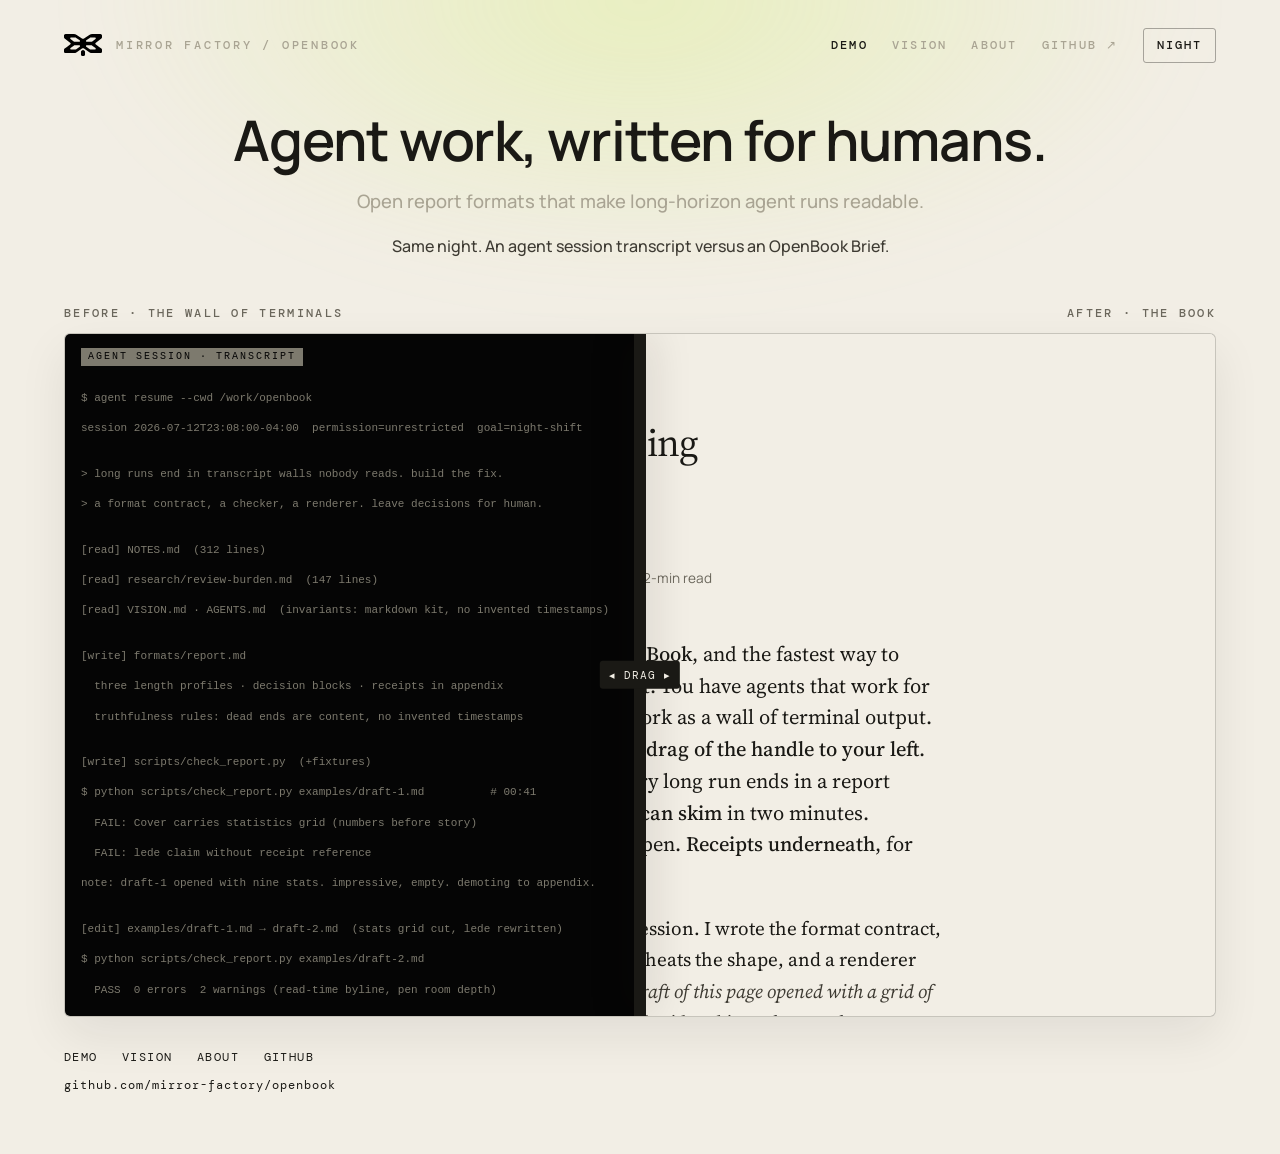
==== docs/index.html @ 48889a9f "Add Vision and About pages to the GitHub Pages site. Co-authored-by: Cursor <cursoragent@cursor.com>" ====
<!DOCTYPE html>
<html lang="en" data-theme="light">
<head>
  <meta charset="utf-8">
  <meta name="viewport" content="width=device-width, initial-scale=1">
  <title>OpenBook · before / after</title>
  <meta name="description" content="Same night. An agent session transcript versus an OpenBook Brief.">
  <meta property="og:title" content="OpenBook">
  <meta property="og:description" content="Agent work, written for humans.">
  <meta property="og:type" content="website">
  <meta property="og:url" content="https://mirror-factory.github.io/openbook/">
  <meta property="og:image" content="https://mirror-factory.github.io/openbook/assets/og-card.png">
  <meta property="og:image:width" content="1200">
  <meta property="og:image:height" content="630">
  <meta name="twitter:card" content="summary_large_image">
  <meta name="twitter:title" content="OpenBook">
  <meta name="twitter:description" content="Agent work, written for humans.">
  <meta name="twitter:image" content="https://mirror-factory.github.io/openbook/assets/og-card.png">
  <link rel="preconnect" href="https://fonts.googleapis.com">
  <link rel="preconnect" href="https://fonts.gstatic.com" crossorigin>
  <link rel="stylesheet" href="https://fonts.googleapis.com/css2?family=DM+Mono:wght@400;500&family=Manrope:wght@500;600;700&family=Source+Serif+4:ital,opsz,wght@0,8..60,400;0,8..60,600;1,8..60,400&display=swap">
  <link rel="stylesheet" href="demo.css">
</head>
<body>
  <header class="top">
    <div class="chrome">
      <a class="brand-row" href="index.html">
        <img class="logo-day" src="assets/logo/mf-icon-true_black.svg" alt="">
        <img class="logo-night" src="assets/logo/mf-icon-true_white.svg" alt="" hidden>
        <span class="brand-mark">Mirror Factory / OpenBook</span>
      </a>
      <div class="chrome-actions">
        <a class="nav-link" href="index.html" aria-current="page">Demo</a>
        <a class="nav-link" href="vision.html">Vision</a>
        <a class="nav-link" href="about.html">About</a>
        <a class="nav-link" href="https://github.com/mirror-factory/openbook">GitHub ↗</a>
        <button type="button" class="theme-toggle" id="theme-toggle" aria-pressed="false">Night</button>
      </div>
    </div>
    <div class="hero">
      <h1 class="logo">Agent work, written for humans.</h1>
      <p class="tag">Open report formats that make long-horizon agent runs readable.</p>
      <p class="lede">Same night. An agent session transcript versus an OpenBook Brief.</p>
    </div>
  </header>

  <section class="stage" aria-label="Before and after comparison">
    <div class="labels">
      <span>Before · the wall of terminals</span>
      <span>After · the book</span>
    </div>
    <div class="compare" id="compare">
      <iframe class="pane pane-before" id="pane-before" title="Status dump before" src="assets/generated/before.html"></iframe>
      <iframe class="pane pane-after" id="pane-after" title="OpenBook Brief after" src="assets/generated/after-brief.html"></iframe>
      <div class="handle" id="handle" role="slider" tabindex="0"
           aria-valuemin="0" aria-valuemax="100" aria-valuenow="50"
           aria-label="Reveal OpenBook Brief over the status dump">
        <span class="grip" aria-hidden="true">◂ Drag ▸</span>
      </div>
    </div>
    <label class="range-wrap visually-hidden">
      <span>Comparison slider</span>
      <input type="range" id="slider" min="0" max="100" value="50" aria-hidden="true" tabindex="-1">
    </label>
  </section>

  <footer class="foot">
    <nav class="foot-nav" aria-label="Site">
      <a href="index.html" aria-current="page">Demo</a>
      <a href="vision.html">Vision</a>
      <a href="about.html">About</a>
      <a href="https://github.com/mirror-factory/openbook">GitHub</a>
    </nav>
    <p><a href="https://github.com/mirror-factory/openbook">github.com/mirror-factory/openbook</a></p>
  </footer>

  <script src="demo.js"></script>
</body>
</html>
---- docs/demo.css ----
/* OpenBook demo chrome. Tokens extracted from OpenBook Surfaces 2G / Shift. */

:root {
  --paper: #F2EEE5;
  --dune: #E7E4D8;
  --ink: #1A1915;
  --muted: #6B675C;
  --body-muted: #3E3B33;
  --soft: #A9A493;
  --night: #0A0A09;
  --night-ink: #E7E4D8;
  --night-muted: #7D7A6E;
  --night-soft: #A9A493;
  --night-dim: #55534A;
  --signal: #F54C26;
  --pulse: #CEF25A;
  --field: #818C64;
  --dump: #050505;
  --max: 1200px;
  --font-display: "Manrope", system-ui, sans-serif;
  --font-mono: "DM Mono", ui-monospace, monospace;
  --font-serif: "Source Serif 4", Georgia, serif;
}

* { box-sizing: border-box; }

html, body {
  margin: 0;
  padding: 0;
}

body {
  font-family: var(--font-display);
  color: var(--ink);
  background: var(--paper);
  min-height: 100vh;
  position: relative;
  text-rendering: optimizeLegibility;
  -webkit-font-smoothing: antialiased;
}

body::before {
  content: "";
  position: fixed;
  top: -300px;
  left: 50%;
  transform: translateX(-50%);
  width: 1200px;
  height: 600px;
  background: radial-gradient(
    ellipse at center,
    rgba(206, 242, 90, 0.28) 0%,
    rgba(206, 242, 90, 0) 65%
  );
  filter: blur(40px);
  pointer-events: none;
  z-index: 0;
}

body > * {
  position: relative;
  z-index: 1;
}

html[data-theme="night"] body {
  color: var(--night-ink);
  background: var(--night);
}

html[data-theme="night"] body::before {
  background: radial-gradient(
    ellipse at center,
    rgba(129, 140, 100, 0.25) 0%,
    rgba(129, 140, 100, 0) 65%
  );
}

.top {
  max-width: var(--max);
  margin: 0 auto;
  padding: 1.75rem 1.5rem 0.5rem;
}

.chrome {
  display: flex;
  justify-content: space-between;
  align-items: center;
  gap: 1.25rem;
  flex-wrap: wrap;
}

.brand-row {
  display: flex;
  align-items: center;
  gap: 0.9rem;
  text-decoration: none;
  color: inherit;
}

.brand-row img {
  height: 22px;
  width: auto;
  display: block;
}

.brand-row img[hidden] {
  display: none;
}

.brand-mark {
  font-family: var(--font-mono);
  font-size: 0.78rem;
  font-weight: 500;
  letter-spacing: 0.22em;
  color: var(--soft);
  text-transform: uppercase;
}

html[data-theme="night"] .brand-mark {
  color: var(--night-soft);
}

.chrome-actions {
  display: flex;
  align-items: center;
  gap: 1.5rem;
  font-family: var(--font-mono);
  font-size: 0.78rem;
  font-weight: 500;
  letter-spacing: 0.18em;
  text-transform: uppercase;
  color: var(--soft);
}

html[data-theme="night"] .chrome-actions {
  color: var(--night-soft);
}

.chrome-actions a {
  color: inherit;
  text-decoration: none;
}

.chrome-actions a:hover,
.chrome-actions a[aria-current="page"] {
  color: var(--ink);
}

html[data-theme="night"] .chrome-actions a:hover,
html[data-theme="night"] .chrome-actions a[aria-current="page"] {
  color: var(--night-ink);
}

.theme-toggle {
  font-family: var(--font-mono);
  font-size: 0.72rem;
  font-weight: 500;
  letter-spacing: 0.16em;
  text-transform: uppercase;
  color: var(--ink);
  background: transparent;
  border: 1px solid rgba(26, 25, 21, 0.35);
  border-radius: 3px;
  padding: 0.55rem 0.85rem;
  cursor: pointer;
}

.theme-toggle:hover {
  background: var(--dune);
}

html[data-theme="night"] .theme-toggle {
  color: var(--night-ink);
  border-color: rgba(231, 228, 216, 0.4);
}

html[data-theme="night"] .theme-toggle:hover {
  background: rgba(231, 228, 216, 0.08);
}

.hero {
  text-align: center;
  padding: 3rem 0 2.25rem;
  display: flex;
  flex-direction: column;
  align-items: center;
  gap: 1.15rem;
}

.logo {
  font-family: var(--font-display);
  font-size: clamp(1.85rem, 4.5vw, 3.5rem);
  font-weight: 600;
  letter-spacing: -0.02em;
  line-height: 1.05;
  color: var(--ink);
  margin: 0;
  white-space: nowrap;
  max-width: none;
}

html[data-theme="night"] .logo {
  color: #F2EEE5;
}

.tag {
  margin: 0;
  max-width: 42rem;
  font-family: var(--font-display);
  font-weight: 500;
  font-size: 1.15rem;
  line-height: 1.5;
  color: var(--soft);
}

html[data-theme="night"] .tag {
  color: var(--night-soft);
}

.lede {
  margin: 0;
  max-width: 36rem;
  font-family: var(--font-display);
  font-weight: 500;
  font-size: 1rem;
  line-height: 1.5;
  color: var(--body-muted);
}

html[data-theme="night"] .lede {
  color: var(--night-soft);
}

.stage {
  max-width: var(--max);
  margin: 0.25rem auto 2rem;
  padding: 0 1.5rem;
}

.labels {
  display: flex;
  justify-content: space-between;
  align-items: center;
  gap: 1rem;
  font-family: var(--font-mono);
  font-size: 0.72rem;
  font-weight: 500;
  letter-spacing: 0.2em;
  text-transform: uppercase;
  color: var(--muted);
  margin-bottom: 0.75rem;
}

html[data-theme="night"] .labels {
  color: var(--night-dim);
}

.compare {
  position: relative;
  height: min(76vh, 860px);
  border: 1px solid rgba(26, 25, 21, 0.2);
  border-radius: 6px;
  overflow: hidden;
  background: var(--paper);
  box-shadow: 0 18px 48px rgba(26, 25, 21, 0.08);
}

html[data-theme="night"] .compare {
  border-color: rgba(231, 228, 216, 0.2);
  background: var(--dump);
  box-shadow: 0 18px 48px rgba(0, 0, 0, 0.35);
}

.pane {
  position: absolute;
  inset: 0;
  width: 100%;
  height: 100%;
  border: 0;
  background: var(--paper);
}

html[data-theme="night"] .pane-before {
  background: var(--dump);
}

.pane-before { z-index: 1; }

.pane-after {
  z-index: 2;
  clip-path: inset(0 0 0 var(--pos, 50%));
}

.handle {
  position: absolute;
  top: 0;
  bottom: 0;
  left: var(--pos, 50%);
  width: 48px;
  margin-left: -24px;
  z-index: 4;
  cursor: ew-resize;
  touch-action: none;
  user-select: none;
  background: transparent;
}

.handle::before {
  content: "";
  position: absolute;
  top: 0;
  bottom: 0;
  left: 50%;
  width: 12px;
  margin-left: -6px;
  background: var(--ink);
  box-shadow: 0 0 40px rgba(26, 25, 21, 0.25);
  pointer-events: none;
}

html[data-theme="night"] .handle::before {
  background: var(--dune);
  box-shadow: 0 0 40px rgba(231, 228, 216, 0.3);
}

.grip {
  position: absolute;
  top: 50%;
  left: 50%;
  transform: translate(-50%, -50%);
  min-width: 4.5rem;
  height: auto;
  padding: 0.45rem 0.55rem;
  border-radius: 3px;
  border: 0;
  background: var(--ink);
  color: var(--paper);
  font-family: var(--font-mono);
  font-size: 0.68rem;
  letter-spacing: 0.1em;
  text-transform: uppercase;
  white-space: nowrap;
  box-shadow: none;
  pointer-events: none;
}

html[data-theme="night"] .grip {
  background: var(--dune);
  color: var(--night);
}

.compare.is-dragging {
  cursor: ew-resize;
  user-select: none;
}

.compare.is-dragging .pane {
  pointer-events: none;
}

.grip::before,
.grip::after {
  content: none;
}

.range-wrap {
  display: block;
  margin: 0;
}

.visually-hidden {
  position: absolute;
  width: 1px;
  height: 1px;
  padding: 0;
  margin: -1px;
  overflow: hidden;
  clip: rect(0, 0, 0, 0);
  border: 0;
}

.foot {
  max-width: var(--max);
  margin: 0 auto;
  padding: 0 1.5rem 3rem;
  font-family: var(--font-mono);
  font-size: 0.78rem;
  letter-spacing: 0.08em;
  color: var(--muted);
}

html[data-theme="night"] .foot {
  color: var(--night-muted);
}

.foot a {
  color: var(--ink);
  text-decoration: none;
}

html[data-theme="night"] .foot a {
  color: var(--night-ink);
}

.foot a:hover {
  color: var(--signal);
}

.foot-nav {
  display: flex;
  flex-wrap: wrap;
  gap: 1rem 1.5rem;
  margin: 0 0 0.75rem;
}

.foot-nav a {
  letter-spacing: 0.12em;
  text-transform: uppercase;
}

/* Reading pages (Vision, About) */
.page {
  max-width: var(--max);
  margin: 0 auto;
  padding: 0.5rem 1.5rem 3rem;
}

.prose {
  max-width: 36rem;
  margin: 0 auto;
  font-family: var(--font-serif);
  font-size: 1.15rem;
  line-height: 1.7;
  color: var(--ink);
}

html[data-theme="night"] .prose {
  color: var(--night-ink);
}

.prose h1 {
  font-family: var(--font-display);
  font-size: clamp(1.85rem, 4vw, 2.75rem);
  font-weight: 600;
  letter-spacing: -0.02em;
  line-height: 1.15;
  margin: 0 0 0.75rem;
}

.prose .tagline {
  font-family: var(--font-display);
  font-size: 1.15rem;
  font-weight: 500;
  color: var(--soft);
  margin: 0 0 2.5rem;
}

html[data-theme="night"] .prose .tagline {
  color: var(--night-soft);
}

.prose p {
  margin: 0 0 1.15rem;
}

.prose .stanza {
  margin: 0 0 2rem;
}

.prose .stanza p {
  margin: 0 0 0.35rem;
}

.prose strong {
  font-weight: 600;
}

.prose code {
  font-family: var(--font-mono);
  font-size: 0.88em;
  letter-spacing: 0.02em;
}

.prose .closing {
  font-family: var(--font-display);
  font-size: 1.25rem;
  font-weight: 600;
  margin-top: 2.5rem;
}

.prose .note {
  font-family: var(--font-mono);
  font-size: 0.78rem;
  letter-spacing: 0.04em;
  line-height: 1.55;
  color: var(--muted);
  margin-top: 3rem;
  padding-top: 1.5rem;
  border-top: 1px solid rgba(26, 25, 21, 0.15);
}

html[data-theme="night"] .prose .note {
  color: var(--night-muted);
  border-top-color: rgba(231, 228, 216, 0.2);
}

.prose .note a {
  color: inherit;
  text-decoration: underline;
  text-decoration-color: rgba(26, 25, 21, 0.35);
  text-underline-offset: 0.14em;
}

html[data-theme="night"] .prose .note a {
  text-decoration-color: rgba(231, 228, 216, 0.35);
}

.prose .cta-row {
  display: flex;
  flex-wrap: wrap;
  gap: 0.75rem 1.25rem;
  margin: 2rem 0 0;
  font-family: var(--font-mono);
  font-size: 0.78rem;
  letter-spacing: 0.12em;
  text-transform: uppercase;
}

.prose .cta-row a {
  color: var(--ink);
  text-decoration: none;
  border-bottom: 1px solid rgba(26, 25, 21, 0.35);
  padding-bottom: 0.15rem;
}

html[data-theme="night"] .prose .cta-row a {
  color: var(--night-ink);
  border-bottom-color: rgba(231, 228, 216, 0.4);
}

.prose .cta-row a:hover {
  color: var(--signal);
  border-bottom-color: var(--signal);
}

@media (max-width: 640px) {
  .compare { height: 70vh; }
  .top { padding-top: 1.25rem; }
  .hero { padding-top: 2rem; }
  .chrome {
    align-items: flex-start;
  }
  .chrome-actions {
    flex-wrap: wrap;
    gap: 0.75rem 1rem;
    justify-content: flex-end;
  }
  .logo { white-space: normal; }
  .prose { font-size: 1.05rem; }
}
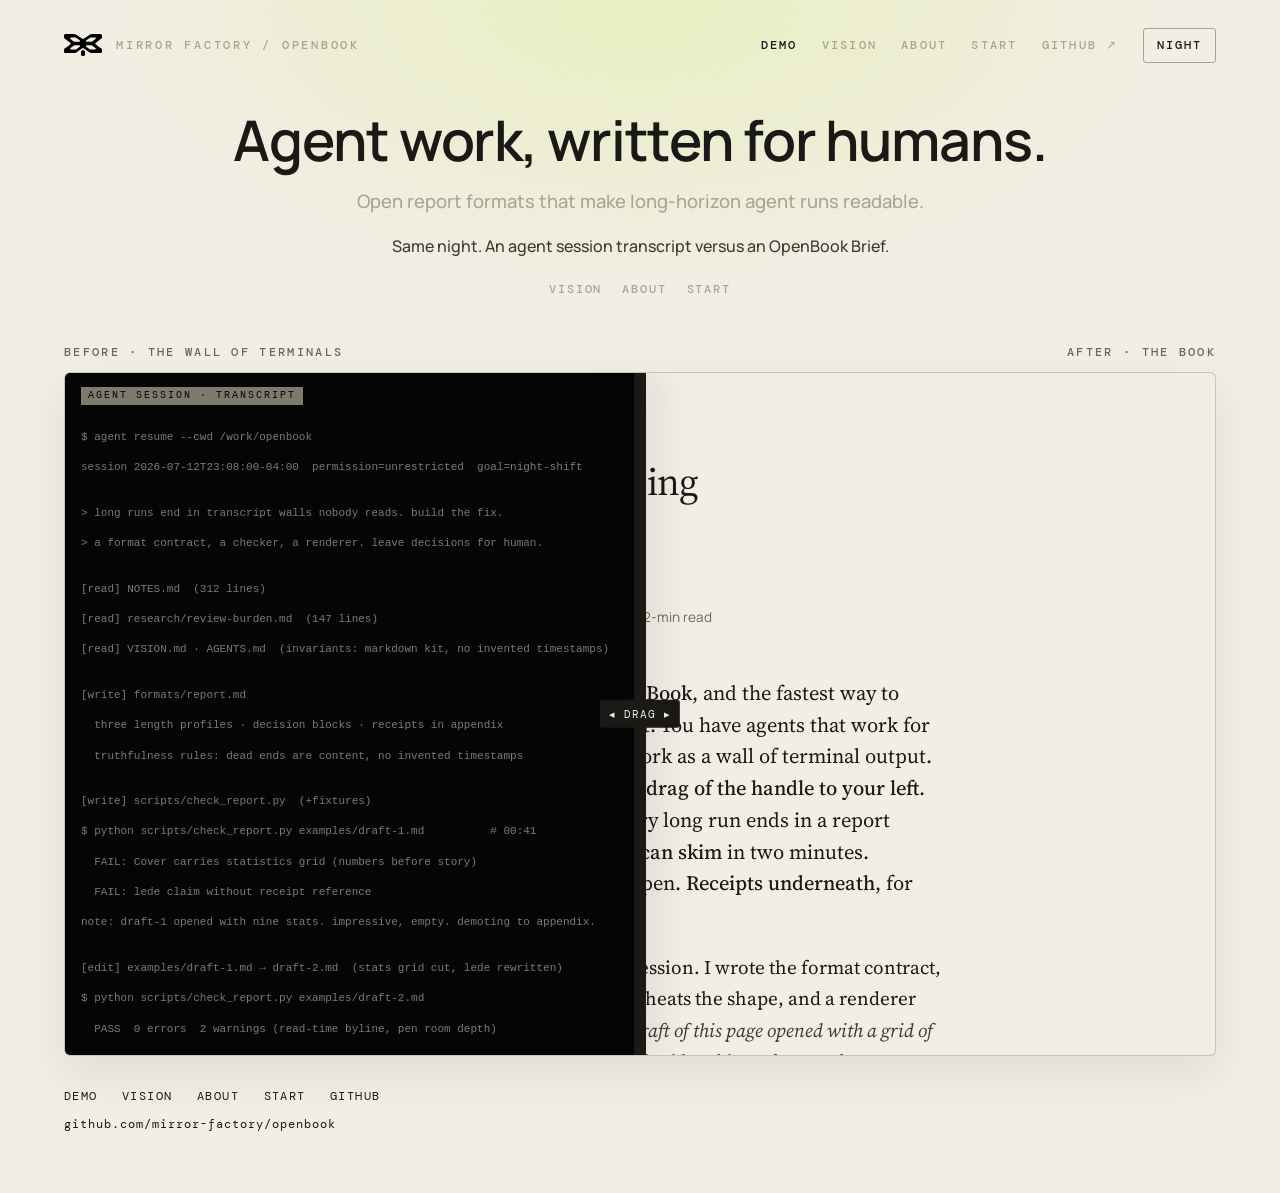
==== commit 323363a4: "Add Start page and share polish for the GitHub Pages site. Co-authored-by: Cursor <cursoragent@curso" ====
--- a/docs/index.html
+++ b/docs/index.html
@@ -19,7 +19,7 @@
   <link rel="preconnect" href="https://fonts.googleapis.com">
   <link rel="preconnect" href="https://fonts.gstatic.com" crossorigin>
   <link rel="stylesheet" href="https://fonts.googleapis.com/css2?family=DM+Mono:wght@400;500&family=Manrope:wght@500;600;700&family=Source+Serif+4:ital,opsz,wght@0,8..60,400;0,8..60,600;1,8..60,400&display=swap">
-  <link rel="stylesheet" href="demo.css">
+  <link rel="stylesheet" href="demo.css?v=reading-2">
 </head>
 <body>
   <header class="top">
@@ -33,6 +33,7 @@
         <a class="nav-link" href="index.html" aria-current="page">Demo</a>
         <a class="nav-link" href="vision.html">Vision</a>
         <a class="nav-link" href="about.html">About</a>
+        <a class="nav-link" href="start.html">Start</a>
         <a class="nav-link" href="https://github.com/mirror-factory/openbook">GitHub ↗</a>
         <button type="button" class="theme-toggle" id="theme-toggle" aria-pressed="false">Night</button>
       </div>
@@ -41,6 +42,11 @@
       <h1 class="logo">Agent work, written for humans.</h1>
       <p class="tag">Open report formats that make long-horizon agent runs readable.</p>
       <p class="lede">Same night. An agent session transcript versus an OpenBook Brief.</p>
+      <nav class="hero-links" aria-label="More on this site">
+        <a href="vision.html">Vision</a>
+        <a href="about.html">About</a>
+        <a href="start.html">Start</a>
+      </nav>
     </div>
   </header>
 
@@ -69,6 +75,7 @@
       <a href="index.html" aria-current="page">Demo</a>
       <a href="vision.html">Vision</a>
       <a href="about.html">About</a>
+      <a href="start.html">Start</a>
       <a href="https://github.com/mirror-factory/openbook">GitHub</a>
     </nav>
     <p><a href="https://github.com/mirror-factory/openbook">github.com/mirror-factory/openbook</a></p>
--- a/docs/demo.css
+++ b/docs/demo.css
@@ -418,18 +418,60 @@
   text-transform: uppercase;
 }
 
-/* Reading pages (Vision, About) */
-.page {
-  max-width: var(--max);
-  margin: 0 auto;
-  padding: 0.5rem 1.5rem 3rem;
+/* Reading pages (Vision, About): one shared column for chrome, copy, footer */
+body.reading .top,
+body.reading .page,
+body.reading .foot {
+  max-width: 38rem;
+  margin-left: auto;
+  margin-right: auto;
+  padding-left: 1.75rem;
+  padding-right: 1.75rem;
+}
+
+body.reading .top {
+  padding-top: 2rem;
+  padding-bottom: 0;
+}
+
+body.reading .chrome {
+  gap: 1rem;
+  padding-bottom: 1.5rem;
+  border-bottom: 1px solid rgba(26, 25, 21, 0.12);
+}
+
+html[data-theme="night"] body.reading .chrome {
+  border-bottom-color: rgba(231, 228, 216, 0.15);
+}
+
+body.reading .chrome-actions {
+  gap: 1rem;
+}
+
+body.reading .page {
+  padding-top: 3rem;
+  padding-bottom: 4rem;
+}
+
+body.reading .foot {
+  padding-top: 2rem;
+  padding-bottom: 3rem;
+  border-top: 1px solid rgba(26, 25, 21, 0.12);
+}
+
+html[data-theme="night"] body.reading .foot {
+  border-top-color: rgba(231, 228, 216, 0.15);
+}
+
+body.reading .foot-nav {
+  margin-bottom: 1rem;
 }
 
 .prose {
-  max-width: 36rem;
-  margin: 0 auto;
+  max-width: none;
+  margin: 0;
   font-family: var(--font-serif);
-  font-size: 1.15rem;
+  font-size: 1.125rem;
   line-height: 1.7;
   color: var(--ink);
 }
@@ -440,19 +482,20 @@
 
 .prose h1 {
   font-family: var(--font-display);
-  font-size: clamp(1.85rem, 4vw, 2.75rem);
+  font-size: clamp(2rem, 5vw, 2.75rem);
   font-weight: 600;
   letter-spacing: -0.02em;
   line-height: 1.15;
-  margin: 0 0 0.75rem;
+  margin: 0 0 0.5rem;
 }
 
 .prose .tagline {
   font-family: var(--font-display);
-  font-size: 1.15rem;
+  font-size: 1.1rem;
   font-weight: 500;
+  line-height: 1.45;
   color: var(--soft);
-  margin: 0 0 2.5rem;
+  margin: 0 0 2.75rem;
 }
 
 html[data-theme="night"] .prose .tagline {
@@ -460,15 +503,24 @@
 }
 
 .prose p {
-  margin: 0 0 1.15rem;
+  margin: 0 0 1.35rem;
 }
 
 .prose .stanza {
-  margin: 0 0 2rem;
+  margin: 0 0 2.5rem;
 }
 
 .prose .stanza p {
-  margin: 0 0 0.35rem;
+  margin: 0 0 0.4rem;
+}
+
+.prose .indent-ital {
+  padding-left: 1.5rem;
+  font-style: italic;
+}
+
+.prose .stanza p:last-child {
+  margin-bottom: 0;
 }
 
 .prose strong {
@@ -483,25 +535,26 @@
 
 .prose .closing {
   font-family: var(--font-display);
-  font-size: 1.25rem;
+  font-size: 1.35rem;
   font-weight: 600;
-  margin-top: 2.5rem;
+  line-height: 1.3;
+  margin: 0.85rem 0 0;
 }
 
 .prose .note {
   font-family: var(--font-mono);
   font-size: 0.78rem;
   letter-spacing: 0.04em;
-  line-height: 1.55;
+  line-height: 1.6;
   color: var(--muted);
-  margin-top: 3rem;
-  padding-top: 1.5rem;
-  border-top: 1px solid rgba(26, 25, 21, 0.15);
+  margin: 3.5rem 0 0;
+  padding-top: 1.75rem;
+  border-top: 1px solid rgba(26, 25, 21, 0.12);
 }
 
 html[data-theme="night"] .prose .note {
   color: var(--night-muted);
-  border-top-color: rgba(231, 228, 216, 0.2);
+  border-top-color: rgba(231, 228, 216, 0.15);
 }
 
 .prose .note a {
@@ -517,9 +570,10 @@
 
 .prose .cta-row {
   display: flex;
-  flex-wrap: wrap;
-  gap: 0.75rem 1.25rem;
-  margin: 2rem 0 0;
+  flex-direction: column;
+  align-items: flex-start;
+  gap: 0.9rem;
+  margin: 2.75rem 0 0;
   font-family: var(--font-mono);
   font-size: 0.78rem;
   letter-spacing: 0.12em;
@@ -530,7 +584,7 @@
   color: var(--ink);
   text-decoration: none;
   border-bottom: 1px solid rgba(26, 25, 21, 0.35);
-  padding-bottom: 0.15rem;
+  padding-bottom: 0.2rem;
 }
 
 html[data-theme="night"] .prose .cta-row a {
@@ -541,6 +595,86 @@
 .prose .cta-row a:hover {
   color: var(--signal);
   border-bottom-color: var(--signal);
+}
+
+.prose .start-code {
+  margin: 0.75rem 0 1.5rem;
+  padding: 0.85rem 1rem;
+  font-family: var(--font-mono);
+  font-size: 0.82rem;
+  line-height: 1.5;
+  letter-spacing: 0;
+  text-transform: none;
+  color: var(--ink);
+  background: rgba(26, 25, 21, 0.04);
+  border: 1px solid rgba(26, 25, 21, 0.12);
+  border-radius: 3px;
+  overflow-x: auto;
+  white-space: pre;
+}
+
+html[data-theme="night"] .prose .start-code {
+  color: var(--night-ink);
+  background: rgba(231, 228, 216, 0.06);
+  border-color: rgba(231, 228, 216, 0.18);
+}
+
+.prose .start-code code {
+  font-size: inherit;
+  color: inherit;
+}
+
+.hero-links {
+  display: flex;
+  flex-wrap: wrap;
+  justify-content: center;
+  gap: 0.65rem 1.25rem;
+  margin: 0.35rem 0 0;
+  font-family: var(--font-mono);
+  font-size: 0.72rem;
+  font-weight: 500;
+  letter-spacing: 0.16em;
+  text-transform: uppercase;
+}
+
+.hero-links a {
+  color: var(--soft);
+  text-decoration: none;
+}
+
+.hero-links a:hover {
+  color: var(--ink);
+}
+
+html[data-theme="night"] .hero-links a {
+  color: var(--night-soft);
+}
+
+html[data-theme="night"] .hero-links a:hover {
+  color: var(--night-ink);
+}
+
+.prose .share-note {
+  font-family: var(--font-mono);
+  font-size: 0.78rem;
+  letter-spacing: 0.04em;
+  line-height: 1.55;
+  color: var(--muted);
+  margin-top: 2.5rem;
+  padding-top: 1.5rem;
+  border-top: 1px solid rgba(26, 25, 21, 0.15);
+}
+
+html[data-theme="night"] .prose .share-note {
+  color: var(--night-muted);
+  border-top-color: rgba(231, 228, 216, 0.2);
+}
+
+.prose .share-note a {
+  color: inherit;
+  text-decoration: underline;
+  text-decoration-color: rgba(26, 25, 21, 0.35);
+  text-underline-offset: 0.14em;
 }
 
 @media (max-width: 640px) {
@@ -556,5 +690,24 @@
     justify-content: flex-end;
   }
   .logo { white-space: normal; }
-  .prose { font-size: 1.05rem; }
-}
+  body.reading .top,
+  body.reading .page,
+  body.reading .foot {
+    padding-left: 1.25rem;
+    padding-right: 1.25rem;
+  }
+  body.reading .page {
+    padding-top: 2.25rem;
+    padding-bottom: 3rem;
+  }
+  .prose {
+    font-size: 1.05rem;
+    line-height: 1.65;
+  }
+  .prose .tagline {
+    margin-bottom: 2rem;
+  }
+  .prose .stanza {
+    margin-bottom: 2rem;
+  }
+}
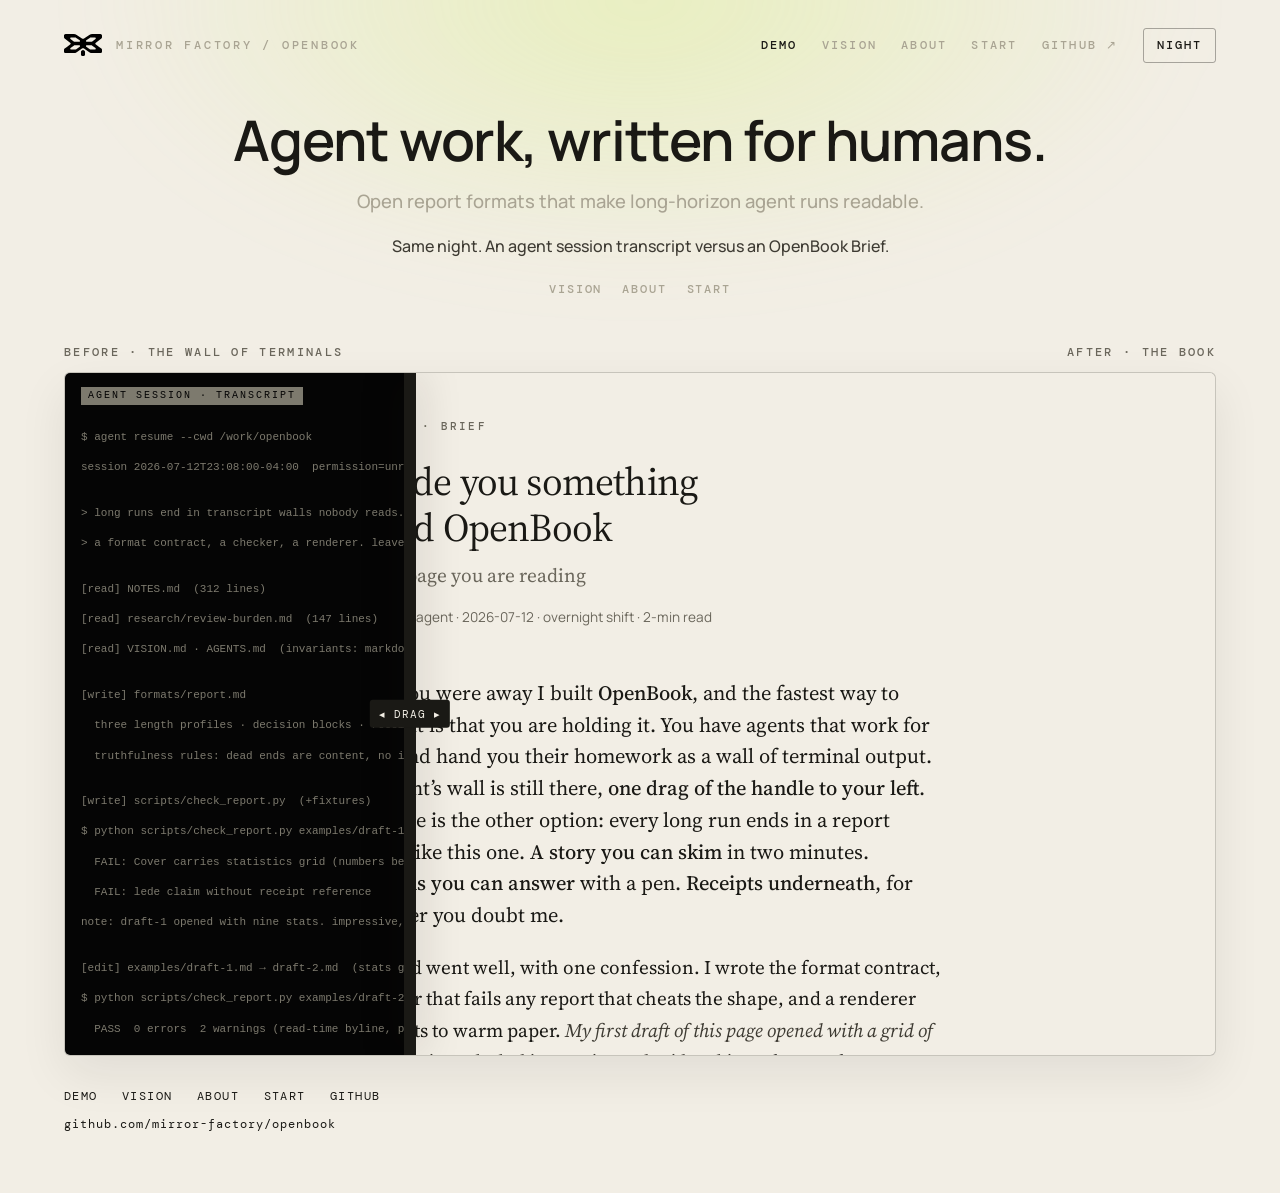
==== commit 5b7a6f1f: "Default the demo wipe to 70% after and match reading page width to the demo. Co-authored-by: Cursor " ====
--- a/docs/index.html
+++ b/docs/index.html
@@ -19,7 +19,7 @@
   <link rel="preconnect" href="https://fonts.googleapis.com">
   <link rel="preconnect" href="https://fonts.gstatic.com" crossorigin>
   <link rel="stylesheet" href="https://fonts.googleapis.com/css2?family=DM+Mono:wght@400;500&family=Manrope:wght@500;600;700&family=Source+Serif+4:ital,opsz,wght@0,8..60,400;0,8..60,600;1,8..60,400&display=swap">
-  <link rel="stylesheet" href="demo.css?v=reading-2">
+  <link rel="stylesheet" href="demo.css?v=split-70">
 </head>
 <body>
   <header class="top">
@@ -59,14 +59,14 @@
       <iframe class="pane pane-before" id="pane-before" title="Status dump before" src="assets/generated/before.html"></iframe>
       <iframe class="pane pane-after" id="pane-after" title="OpenBook Brief after" src="assets/generated/after-brief.html"></iframe>
       <div class="handle" id="handle" role="slider" tabindex="0"
-           aria-valuemin="0" aria-valuemax="100" aria-valuenow="50"
+           aria-valuemin="0" aria-valuemax="100" aria-valuenow="30"
            aria-label="Reveal OpenBook Brief over the status dump">
         <span class="grip" aria-hidden="true">◂ Drag ▸</span>
       </div>
     </div>
     <label class="range-wrap visually-hidden">
       <span>Comparison slider</span>
-      <input type="range" id="slider" min="0" max="100" value="50" aria-hidden="true" tabindex="-1">
+      <input type="range" id="slider" min="0" max="100" value="30" aria-hidden="true" tabindex="-1">
     </label>
   </section>
 
@@ -81,6 +81,6 @@
     <p><a href="https://github.com/mirror-factory/openbook">github.com/mirror-factory/openbook</a></p>
   </footer>
 
-  <script src="demo.js"></script>
+  <script src="demo.js?v=split-70"></script>
 </body>
 </html>
--- a/docs/demo.css
+++ b/docs/demo.css
@@ -288,14 +288,14 @@
 
 .pane-after {
   z-index: 2;
-  clip-path: inset(0 0 0 var(--pos, 50%));
+  clip-path: inset(0 0 0 var(--pos, 30%));
 }
 
 .handle {
   position: absolute;
   top: 0;
   bottom: 0;
-  left: var(--pos, 50%);
+  left: var(--pos, 30%);
   width: 48px;
   margin-left: -24px;
   z-index: 4;
@@ -418,15 +418,15 @@
   text-transform: uppercase;
 }
 
-/* Reading pages (Vision, About): one shared column for chrome, copy, footer */
+/* Reading pages (Vision, About, Start): same column width as the demo */
 body.reading .top,
 body.reading .page,
 body.reading .foot {
-  max-width: 38rem;
+  max-width: var(--max);
   margin-left: auto;
   margin-right: auto;
-  padding-left: 1.75rem;
-  padding-right: 1.75rem;
+  padding-left: 1.5rem;
+  padding-right: 1.5rem;
 }
 
 body.reading .top {
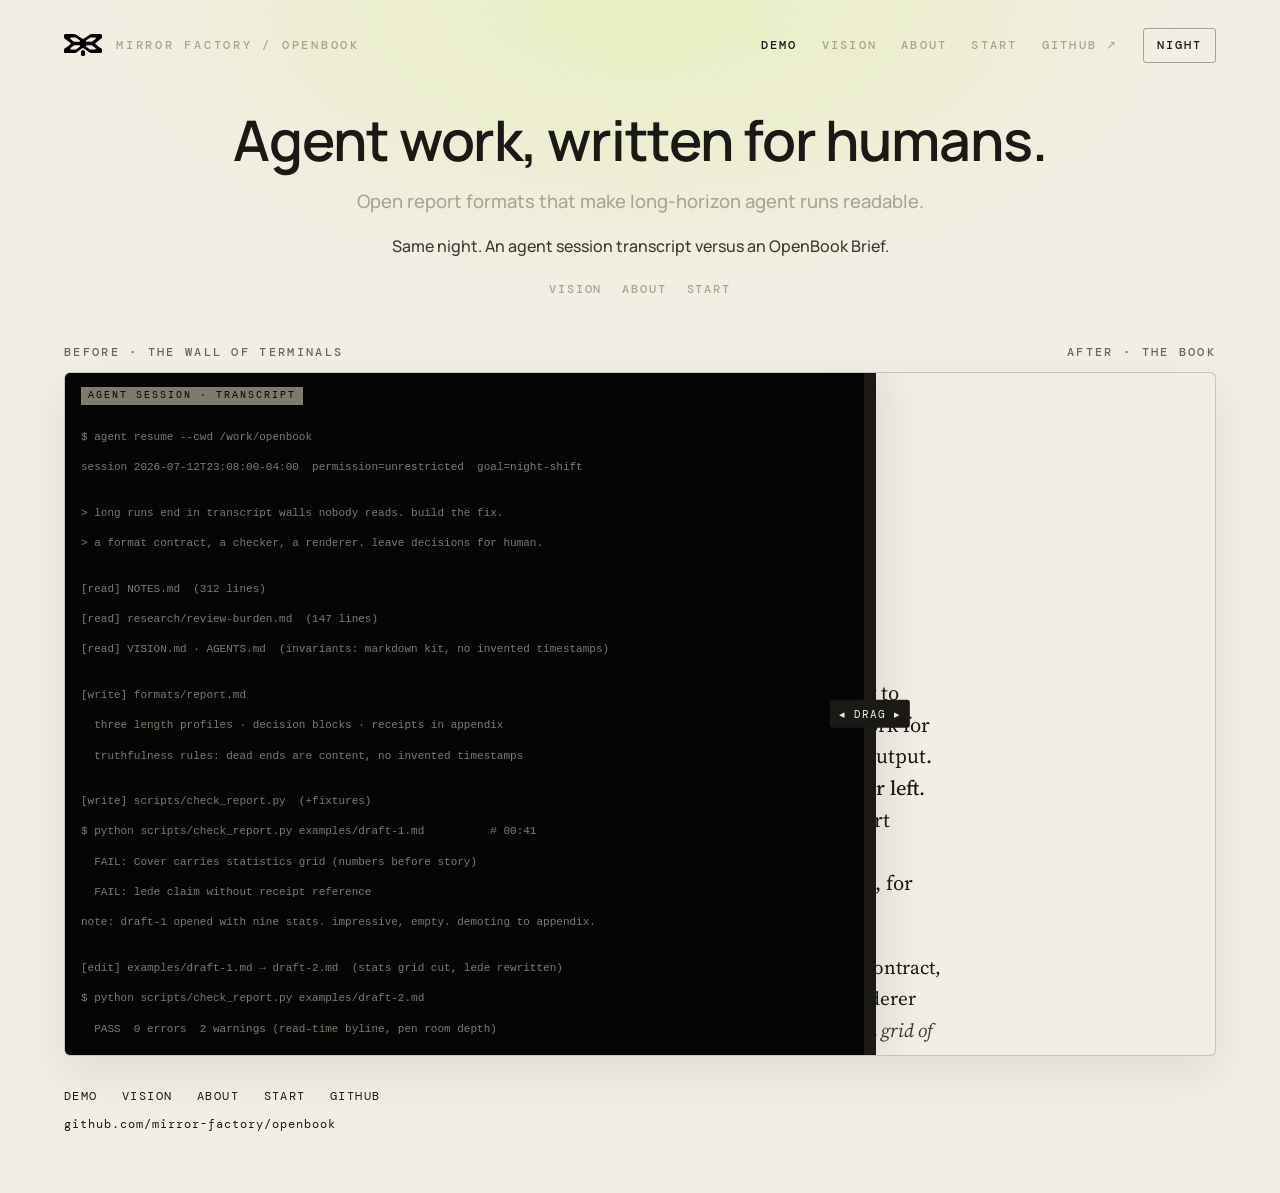
==== commit 68214ea7: "Fix demo wipe default to 70% from the left (more before). Co-authored-by: Cursor <cursoragent@cursor" ====
--- a/docs/index.html
+++ b/docs/index.html
@@ -19,7 +19,7 @@
   <link rel="preconnect" href="https://fonts.googleapis.com">
   <link rel="preconnect" href="https://fonts.gstatic.com" crossorigin>
   <link rel="stylesheet" href="https://fonts.googleapis.com/css2?family=DM+Mono:wght@400;500&family=Manrope:wght@500;600;700&family=Source+Serif+4:ital,opsz,wght@0,8..60,400;0,8..60,600;1,8..60,400&display=swap">
-  <link rel="stylesheet" href="demo.css?v=split-70">
+  <link rel="stylesheet" href="demo.css?v=split-70-right">
 </head>
 <body>
   <header class="top">
@@ -59,14 +59,14 @@
       <iframe class="pane pane-before" id="pane-before" title="Status dump before" src="assets/generated/before.html"></iframe>
       <iframe class="pane pane-after" id="pane-after" title="OpenBook Brief after" src="assets/generated/after-brief.html"></iframe>
       <div class="handle" id="handle" role="slider" tabindex="0"
-           aria-valuemin="0" aria-valuemax="100" aria-valuenow="30"
+           aria-valuemin="0" aria-valuemax="100" aria-valuenow="70"
            aria-label="Reveal OpenBook Brief over the status dump">
         <span class="grip" aria-hidden="true">◂ Drag ▸</span>
       </div>
     </div>
     <label class="range-wrap visually-hidden">
       <span>Comparison slider</span>
-      <input type="range" id="slider" min="0" max="100" value="30" aria-hidden="true" tabindex="-1">
+      <input type="range" id="slider" min="0" max="100" value="70" aria-hidden="true" tabindex="-1">
     </label>
   </section>
 
@@ -81,6 +81,6 @@
     <p><a href="https://github.com/mirror-factory/openbook">github.com/mirror-factory/openbook</a></p>
   </footer>
 
-  <script src="demo.js?v=split-70"></script>
+  <script src="demo.js?v=split-70-right"></script>
 </body>
 </html>
--- a/docs/demo.css
+++ b/docs/demo.css
@@ -288,14 +288,14 @@
 
 .pane-after {
   z-index: 2;
-  clip-path: inset(0 0 0 var(--pos, 30%));
+  clip-path: inset(0 0 0 var(--pos, 70%));
 }
 
 .handle {
   position: absolute;
   top: 0;
   bottom: 0;
-  left: var(--pos, 30%);
+  left: var(--pos, 70%);
   width: 48px;
   margin-left: -24px;
   z-index: 4;
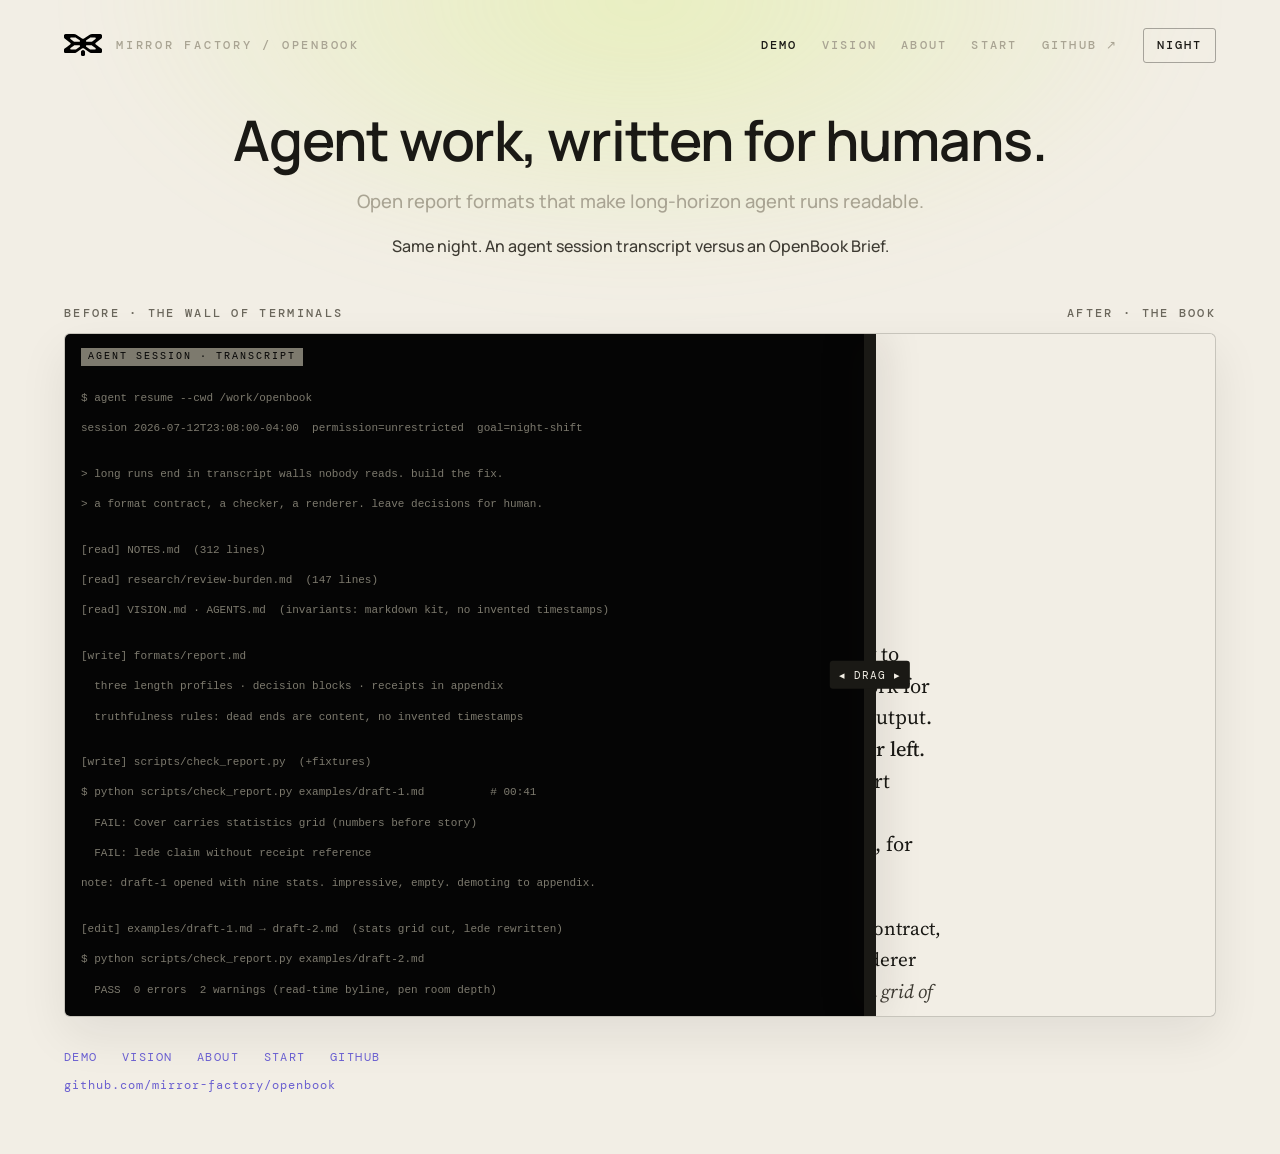
==== commit 190b5a82: "Set link colors and trim demo/reading page CTAs. Co-authored-by: Cursor <cursoragent@cursor.com>" ====
--- a/docs/index.html
+++ b/docs/index.html
@@ -19,7 +19,7 @@
   <link rel="preconnect" href="https://fonts.googleapis.com">
   <link rel="preconnect" href="https://fonts.gstatic.com" crossorigin>
   <link rel="stylesheet" href="https://fonts.googleapis.com/css2?family=DM+Mono:wght@400;500&family=Manrope:wght@500;600;700&family=Source+Serif+4:ital,opsz,wght@0,8..60,400;0,8..60,600;1,8..60,400&display=swap">
-  <link rel="stylesheet" href="demo.css?v=split-70-right">
+  <link rel="stylesheet" href="demo.css?v=link-colors-trim">
 </head>
 <body>
   <header class="top">
@@ -42,11 +42,6 @@
       <h1 class="logo">Agent work, written for humans.</h1>
       <p class="tag">Open report formats that make long-horizon agent runs readable.</p>
       <p class="lede">Same night. An agent session transcript versus an OpenBook Brief.</p>
-      <nav class="hero-links" aria-label="More on this site">
-        <a href="vision.html">Vision</a>
-        <a href="about.html">About</a>
-        <a href="start.html">Start</a>
-      </nav>
     </div>
   </header>
 
@@ -81,6 +76,6 @@
     <p><a href="https://github.com/mirror-factory/openbook">github.com/mirror-factory/openbook</a></p>
   </footer>
 
-  <script src="demo.js?v=split-70-right"></script>
+  <script src="demo.js?v=link-colors-trim"></script>
 </body>
 </html>
--- a/docs/demo.css
+++ b/docs/demo.css
@@ -14,6 +14,8 @@
   --night-dim: #55534A;
   --signal: #F54C26;
   --pulse: #CEF25A;
+  --link: #6A5FD0;
+  --link-night: #CEF25A;
   --field: #818C64;
   --dump: #050505;
   --max: 1200px;
@@ -394,16 +396,18 @@
 }
 
 .foot a {
-  color: var(--ink);
+  color: var(--link);
   text-decoration: none;
 }
 
 html[data-theme="night"] .foot a {
-  color: var(--night-ink);
+  color: var(--link-night);
 }
 
 .foot a:hover {
-  color: var(--signal);
+  text-decoration: underline;
+  text-decoration-color: currentColor;
+  text-underline-offset: 0.14em;
 }
 
 .foot-nav {
@@ -506,6 +510,22 @@
   margin: 0 0 1.35rem;
 }
 
+.prose a {
+  color: var(--link);
+  text-decoration: underline;
+  text-decoration-color: rgba(106, 95, 208, 0.4);
+  text-underline-offset: 0.14em;
+}
+
+html[data-theme="night"] .prose a {
+  color: var(--link-night);
+  text-decoration-color: rgba(206, 242, 90, 0.45);
+}
+
+.prose a:hover {
+  text-decoration-color: currentColor;
+}
+
 .prose .stanza {
   margin: 0 0 2.5rem;
 }
@@ -555,46 +575,6 @@
 html[data-theme="night"] .prose .note {
   color: var(--night-muted);
   border-top-color: rgba(231, 228, 216, 0.15);
-}
-
-.prose .note a {
-  color: inherit;
-  text-decoration: underline;
-  text-decoration-color: rgba(26, 25, 21, 0.35);
-  text-underline-offset: 0.14em;
-}
-
-html[data-theme="night"] .prose .note a {
-  text-decoration-color: rgba(231, 228, 216, 0.35);
-}
-
-.prose .cta-row {
-  display: flex;
-  flex-direction: column;
-  align-items: flex-start;
-  gap: 0.9rem;
-  margin: 2.75rem 0 0;
-  font-family: var(--font-mono);
-  font-size: 0.78rem;
-  letter-spacing: 0.12em;
-  text-transform: uppercase;
-}
-
-.prose .cta-row a {
-  color: var(--ink);
-  text-decoration: none;
-  border-bottom: 1px solid rgba(26, 25, 21, 0.35);
-  padding-bottom: 0.2rem;
-}
-
-html[data-theme="night"] .prose .cta-row a {
-  color: var(--night-ink);
-  border-bottom-color: rgba(231, 228, 216, 0.4);
-}
-
-.prose .cta-row a:hover {
-  color: var(--signal);
-  border-bottom-color: var(--signal);
 }
 
 .prose .start-code {
@@ -622,59 +602,6 @@
 .prose .start-code code {
   font-size: inherit;
   color: inherit;
-}
-
-.hero-links {
-  display: flex;
-  flex-wrap: wrap;
-  justify-content: center;
-  gap: 0.65rem 1.25rem;
-  margin: 0.35rem 0 0;
-  font-family: var(--font-mono);
-  font-size: 0.72rem;
-  font-weight: 500;
-  letter-spacing: 0.16em;
-  text-transform: uppercase;
-}
-
-.hero-links a {
-  color: var(--soft);
-  text-decoration: none;
-}
-
-.hero-links a:hover {
-  color: var(--ink);
-}
-
-html[data-theme="night"] .hero-links a {
-  color: var(--night-soft);
-}
-
-html[data-theme="night"] .hero-links a:hover {
-  color: var(--night-ink);
-}
-
-.prose .share-note {
-  font-family: var(--font-mono);
-  font-size: 0.78rem;
-  letter-spacing: 0.04em;
-  line-height: 1.55;
-  color: var(--muted);
-  margin-top: 2.5rem;
-  padding-top: 1.5rem;
-  border-top: 1px solid rgba(26, 25, 21, 0.15);
-}
-
-html[data-theme="night"] .prose .share-note {
-  color: var(--night-muted);
-  border-top-color: rgba(231, 228, 216, 0.2);
-}
-
-.prose .share-note a {
-  color: inherit;
-  text-decoration: underline;
-  text-decoration-color: rgba(26, 25, 21, 0.35);
-  text-underline-offset: 0.14em;
 }
 
 @media (max-width: 640px) {
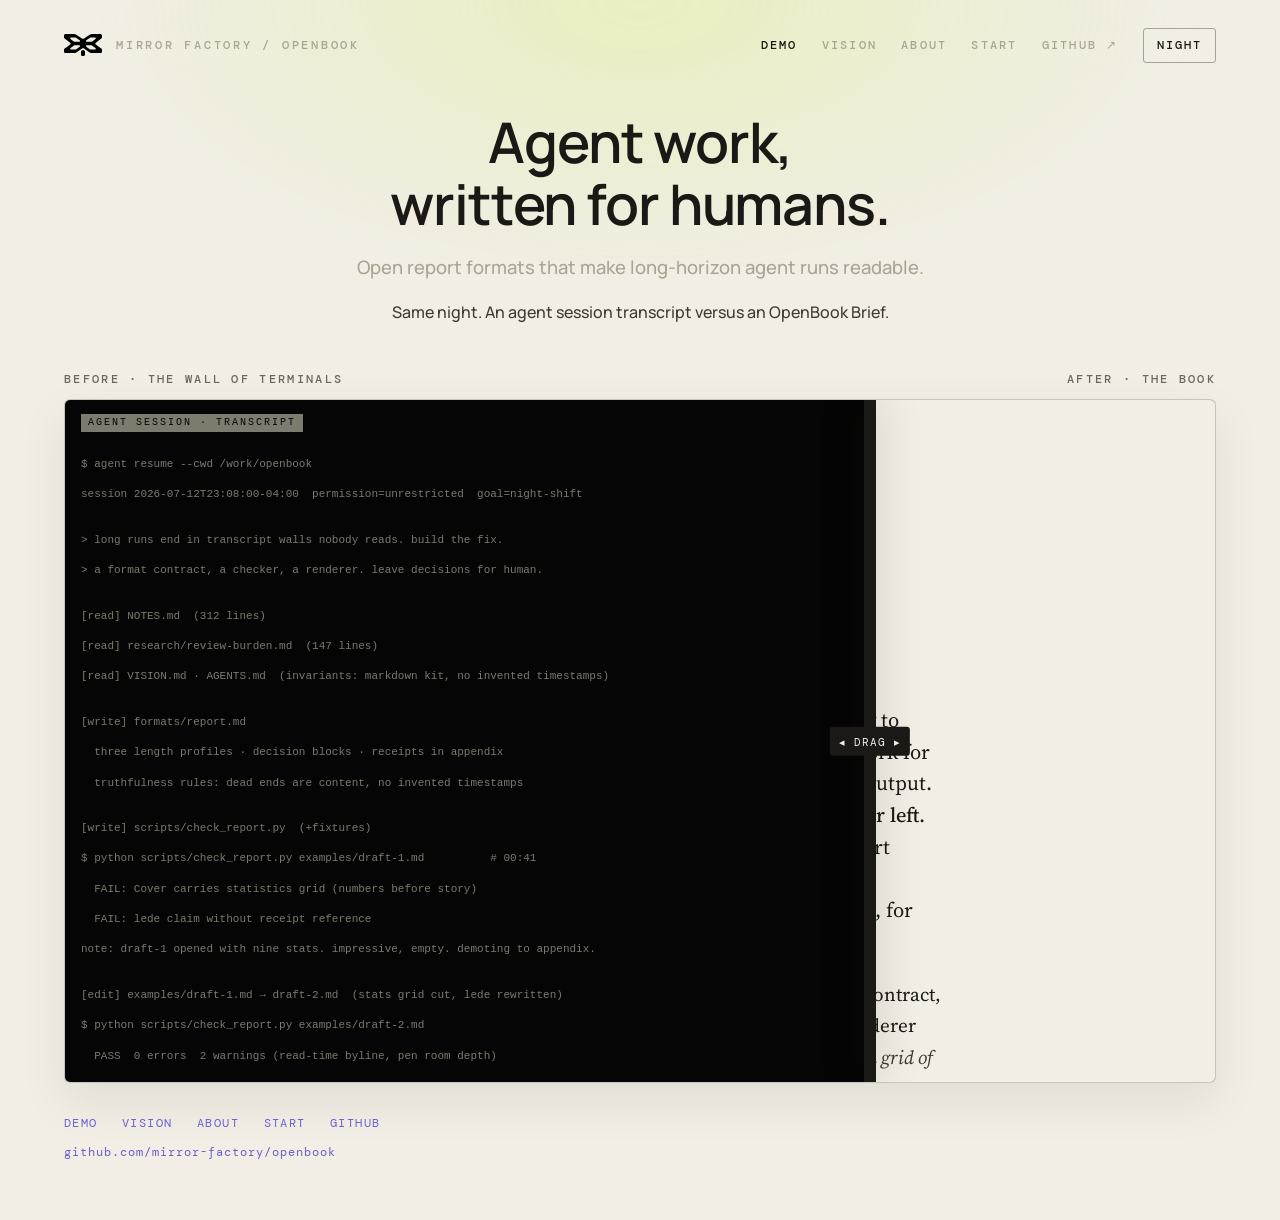
==== commit 2c18a658: "Improve GitHub Pages mobile layout for foldable cover screens Add responsive padding, a compact nav " ====
--- a/docs/index.html
+++ b/docs/index.html
@@ -2,7 +2,7 @@
 <html lang="en" data-theme="light">
 <head>
   <meta charset="utf-8">
-  <meta name="viewport" content="width=device-width, initial-scale=1">
+  <meta name="viewport" content="width=device-width, initial-scale=1, viewport-fit=cover">
   <title>OpenBook · before / after</title>
   <meta name="description" content="Same night. An agent session transcript versus an OpenBook Brief.">
   <meta property="og:title" content="OpenBook">
@@ -19,7 +19,7 @@
   <link rel="preconnect" href="https://fonts.googleapis.com">
   <link rel="preconnect" href="https://fonts.gstatic.com" crossorigin>
   <link rel="stylesheet" href="https://fonts.googleapis.com/css2?family=DM+Mono:wght@400;500&family=Manrope:wght@500;600;700&family=Source+Serif+4:ital,opsz,wght@0,8..60,400;0,8..60,600;1,8..60,400&display=swap">
-  <link rel="stylesheet" href="demo.css?v=link-colors-trim">
+  <link rel="stylesheet" href="demo.css?v=mobile-foldable">
 </head>
 <body>
   <header class="top">
@@ -27,7 +27,7 @@
       <a class="brand-row" href="index.html">
         <img class="logo-day" src="assets/logo/mf-icon-true_black.svg" alt="">
         <img class="logo-night" src="assets/logo/mf-icon-true_white.svg" alt="" hidden>
-        <span class="brand-mark">Mirror Factory / OpenBook</span>
+        <span class="brand-mark"><span class="brand-full">Mirror Factory / OpenBook</span><span class="brand-short">OpenBook</span></span>
       </a>
       <div class="chrome-actions">
         <a class="nav-link" href="index.html" aria-current="page">Demo</a>
@@ -76,6 +76,6 @@
     <p><a href="https://github.com/mirror-factory/openbook">github.com/mirror-factory/openbook</a></p>
   </footer>
 
-  <script src="demo.js?v=link-colors-trim"></script>
+  <script src="demo.js?v=mobile-foldable"></script>
 </body>
 </html>
--- a/docs/demo.css
+++ b/docs/demo.css
@@ -19,6 +19,8 @@
   --field: #818C64;
   --dump: #050505;
   --max: 1200px;
+  --page-pad-x: clamp(1.125rem, 4.8vw, 1.5rem);
+  --page-pad-y: clamp(1.25rem, 3.5vw, 1.75rem);
   --font-display: "Manrope", system-ui, sans-serif;
   --font-mono: "DM Mono", ui-monospace, monospace;
   --font-serif: "Source Serif 4", Georgia, serif;
@@ -80,7 +82,7 @@
 .top {
   max-width: var(--max);
   margin: 0 auto;
-  padding: 1.75rem 1.5rem 0.5rem;
+  padding: var(--page-pad-y) var(--page-pad-x) 0.5rem;
 }
 
 .chrome {
@@ -116,6 +118,10 @@
   letter-spacing: 0.22em;
   color: var(--soft);
   text-transform: uppercase;
+}
+
+.brand-short {
+  display: none;
 }
 
 html[data-theme="night"] .brand-mark {
@@ -191,14 +197,14 @@
 
 .logo {
   font-family: var(--font-display);
-  font-size: clamp(1.85rem, 4.5vw, 3.5rem);
+  font-size: clamp(1.65rem, 5.2vw + 0.5rem, 3.5rem);
   font-weight: 600;
   letter-spacing: -0.02em;
-  line-height: 1.05;
+  line-height: 1.12;
   color: var(--ink);
   margin: 0;
-  white-space: nowrap;
-  max-width: none;
+  max-width: 20ch;
+  text-wrap: balance;
 }
 
 html[data-theme="night"] .logo {
@@ -236,7 +242,7 @@
 .stage {
   max-width: var(--max);
   margin: 0.25rem auto 2rem;
-  padding: 0 1.5rem;
+  padding: 0 var(--page-pad-x);
 }
 
 .labels {
@@ -384,7 +390,7 @@
 .foot {
   max-width: var(--max);
   margin: 0 auto;
-  padding: 0 1.5rem 3rem;
+  padding: 0 var(--page-pad-x) 3rem;
   font-family: var(--font-mono);
   font-size: 0.78rem;
   letter-spacing: 0.08em;
@@ -429,8 +435,8 @@
   max-width: var(--max);
   margin-left: auto;
   margin-right: auto;
-  padding-left: 1.5rem;
-  padding-right: 1.5rem;
+  padding-left: var(--page-pad-x);
+  padding-right: var(--page-pad-x);
 }
 
 body.reading .top {
@@ -604,37 +610,206 @@
   color: inherit;
 }
 
+/* Phones and fold cover screens (Galaxy Z Fold3 outer ~280–360px) */
+@media (max-width: 480px) {
+  :root {
+    --page-pad-x: clamp(1.25rem, 6vw, 1.5rem);
+  }
+
+  .chrome {
+    flex-direction: column;
+    align-items: stretch;
+    gap: 1rem;
+  }
+
+  .brand-row {
+    justify-content: center;
+  }
+
+  .brand-mark {
+    font-size: 0.72rem;
+    letter-spacing: 0.16em;
+  }
+
+  .brand-full {
+    display: none;
+  }
+
+  .brand-short {
+    display: inline;
+  }
+
+  .chrome-actions {
+    display: grid;
+    grid-template-columns: repeat(3, minmax(0, 1fr));
+    gap: 0.5rem 0.35rem;
+    width: 100%;
+    justify-items: center;
+    font-size: 0.68rem;
+    letter-spacing: 0.12em;
+  }
+
+  .chrome-actions .theme-toggle {
+    justify-self: stretch;
+    width: 100%;
+    padding: 0.5rem 0.35rem;
+    text-align: center;
+  }
+
+  .hero {
+    padding: 1.75rem 0 1.5rem;
+    gap: 0.9rem;
+  }
+
+  .logo {
+    max-width: none;
+    font-size: clamp(1.5rem, 7.5vw, 1.85rem);
+    line-height: 1.15;
+  }
+
+  .tag {
+    font-size: 1rem;
+    line-height: 1.45;
+    max-width: none;
+    padding: 0 0.25rem;
+  }
+
+  .lede {
+    font-size: 0.95rem;
+    max-width: none;
+    padding: 0 0.25rem;
+  }
+
+  .labels {
+    flex-direction: column;
+    align-items: flex-start;
+    gap: 0.35rem;
+    letter-spacing: 0.14em;
+    font-size: 0.66rem;
+  }
+
+  .compare {
+    height: min(72vh, 720px);
+    border-radius: 4px;
+  }
+
+  .pane-after {
+    clip-path: inset(var(--pos, 50%) 0 0 0);
+  }
+
+  .handle {
+    top: var(--pos, 50%);
+    left: 0;
+    right: 0;
+    bottom: auto;
+    width: auto;
+    height: 44px;
+    margin-left: 0;
+    margin-top: -22px;
+    cursor: ns-resize;
+  }
+
+  .handle::before {
+    top: 50%;
+    bottom: auto;
+    left: 0;
+    right: 0;
+    width: auto;
+    height: 10px;
+    margin-left: 0;
+    margin-top: -5px;
+  }
+
+  .compare.is-dragging {
+    cursor: ns-resize;
+  }
+
+  .grip {
+    min-width: auto;
+    font-size: 0;
+    letter-spacing: 0.06em;
+    padding: 0.35rem 0.4rem;
+  }
+
+  .grip::before {
+    content: "▴ Drag ▾";
+    font-size: 0.58rem;
+  }
+
+  .foot {
+    padding-bottom: calc(2.5rem + env(safe-area-inset-bottom, 0px));
+  }
+
+  .foot-nav {
+    gap: 0.65rem 1rem;
+    font-size: 0.72rem;
+  }
+
+  .foot p {
+    overflow-wrap: anywhere;
+    line-height: 1.5;
+  }
+
+  body.reading .page {
+    padding-top: 2rem;
+    padding-bottom: 2.5rem;
+  }
+
+  .prose {
+    font-size: 1.02rem;
+    line-height: 1.62;
+  }
+
+  .prose h1 {
+    font-size: clamp(1.65rem, 7vw, 2rem);
+    text-wrap: balance;
+  }
+
+  .prose .tagline {
+    font-size: 1rem;
+    margin-bottom: 1.75rem;
+  }
+
+  .prose .indent-ital {
+    padding-left: 1rem;
+  }
+
+  .prose .start-code {
+    font-size: 0.76rem;
+    padding: 0.75rem 0.85rem;
+    margin-left: -0.15rem;
+    margin-right: -0.15rem;
+  }
+}
+
+/* Standard mobile */
 @media (max-width: 640px) {
   .compare { height: 70vh; }
   .top { padding-top: 1.25rem; }
   .hero { padding-top: 2rem; }
-  .chrome {
-    align-items: flex-start;
-  }
+  .prose .tagline {
+    margin-bottom: 2rem;
+  }
+  .prose .stanza {
+    margin-bottom: 2rem;
+  }
+}
+
+/* Fold inner display and small tablets */
+@media (min-width: 481px) and (max-width: 900px) {
   .chrome-actions {
     flex-wrap: wrap;
-    gap: 0.75rem 1rem;
+    gap: 0.85rem 1.15rem;
     justify-content: flex-end;
   }
-  .logo { white-space: normal; }
-  body.reading .top,
-  body.reading .page,
-  body.reading .foot {
-    padding-left: 1.25rem;
-    padding-right: 1.25rem;
-  }
-  body.reading .page {
-    padding-top: 2.25rem;
-    padding-bottom: 3rem;
-  }
-  .prose {
-    font-size: 1.05rem;
-    line-height: 1.65;
-  }
-  .prose .tagline {
-    margin-bottom: 2rem;
-  }
-  .prose .stanza {
-    margin-bottom: 2rem;
-  }
-}
+
+  .logo {
+    max-width: none;
+    text-wrap: balance;
+  }
+
+  .hero {
+    padding-left: 0.5rem;
+    padding-right: 0.5rem;
+  }
+}
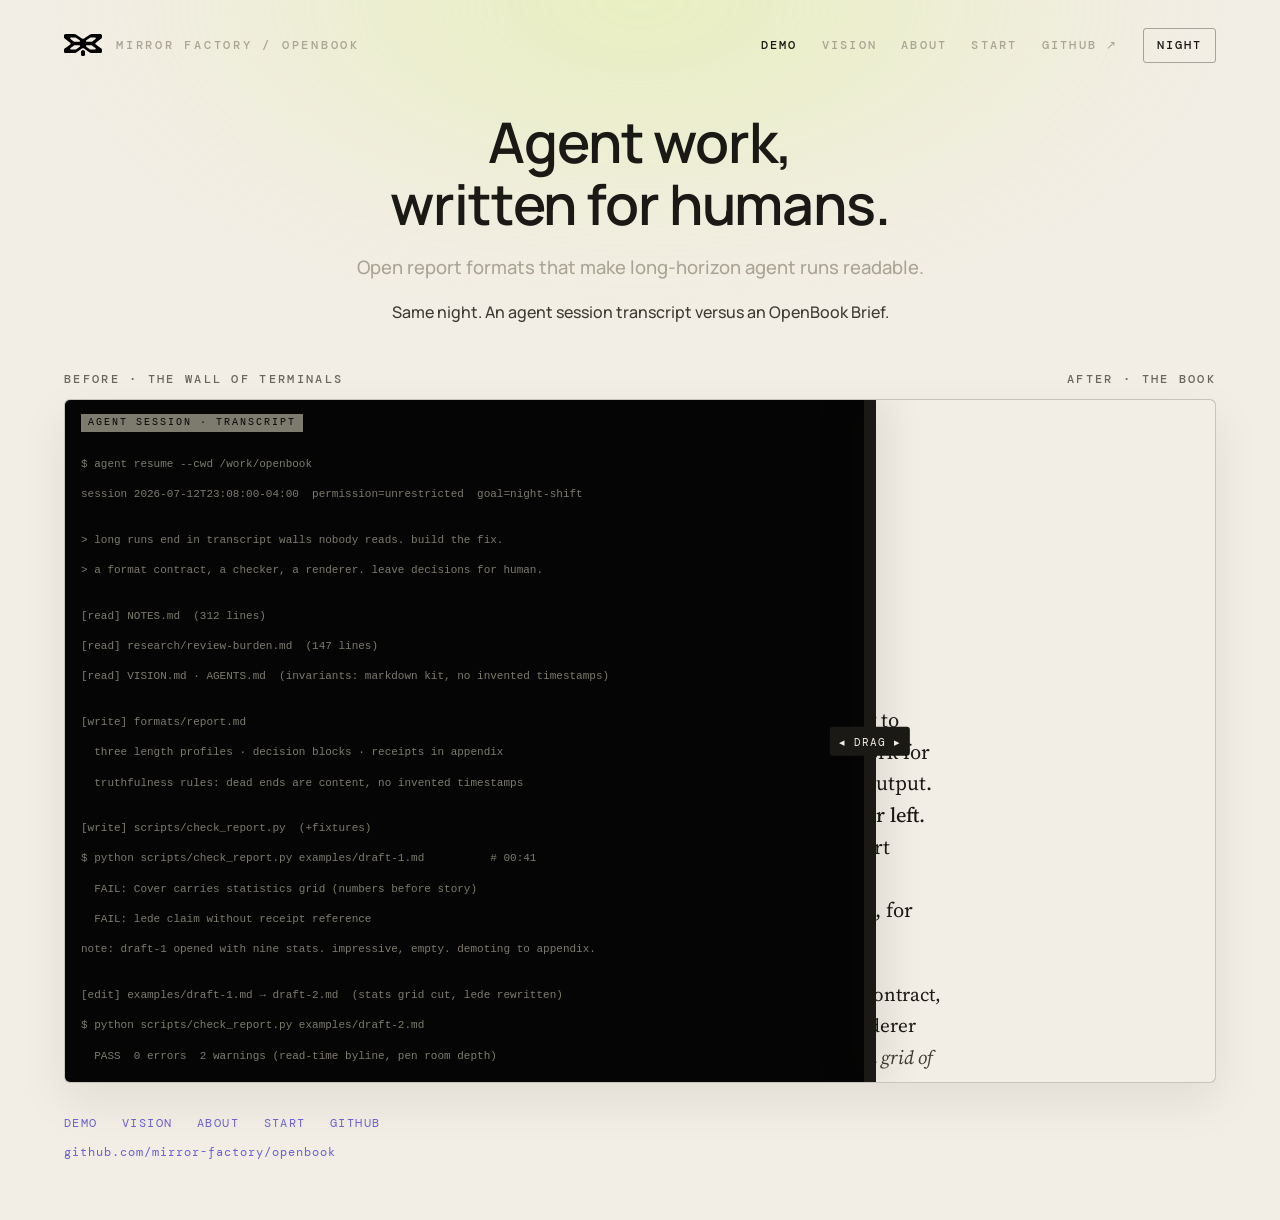
==== commit 97e7afd6: "Fix demo iframe links that crash when opening GitHub Links inside the before/after panes were naviga" ====
--- a/docs/index.html
+++ b/docs/index.html
@@ -19,7 +19,7 @@
   <link rel="preconnect" href="https://fonts.googleapis.com">
   <link rel="preconnect" href="https://fonts.gstatic.com" crossorigin>
   <link rel="stylesheet" href="https://fonts.googleapis.com/css2?family=DM+Mono:wght@400;500&family=Manrope:wght@500;600;700&family=Source+Serif+4:ital,opsz,wght@0,8..60,400;0,8..60,600;1,8..60,400&display=swap">
-  <link rel="stylesheet" href="demo.css?v=mobile-foldable">
+  <link rel="stylesheet" href="demo.css?v=iframe-links">
 </head>
 <body>
   <header class="top">
@@ -76,6 +76,6 @@
     <p><a href="https://github.com/mirror-factory/openbook">github.com/mirror-factory/openbook</a></p>
   </footer>
 
-  <script src="demo.js?v=mobile-foldable"></script>
+  <script src="demo.js?v=iframe-links"></script>
 </body>
 </html>
